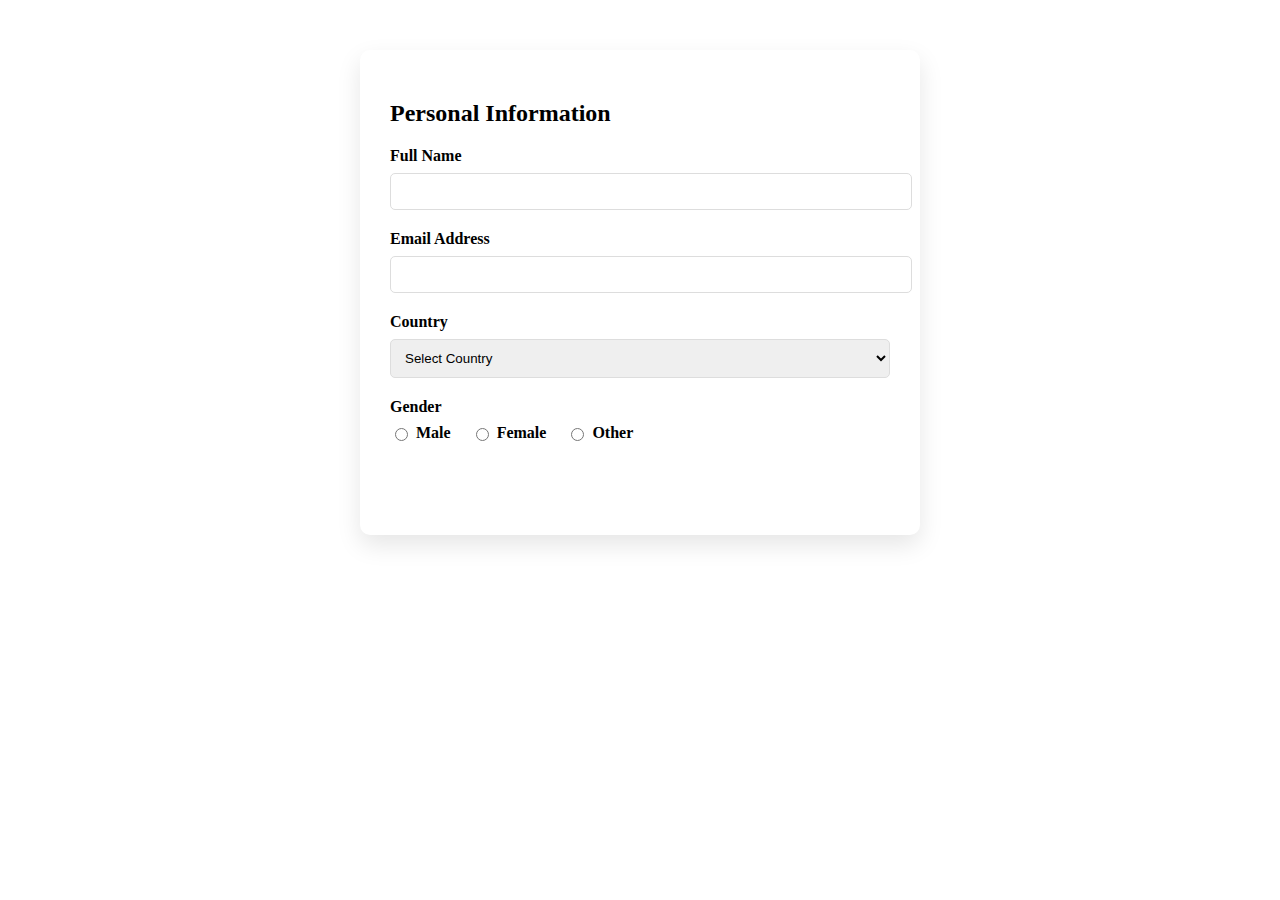
==== form.html @ b75e37fe "Added sidebar navigation menu, header with user's name and options for notifications and actions" ====
<!DOCTYPE html>
<html lang="en">
<head>
    <meta charset="UTF-8">
    <meta name="viewport" content="width=device-width, initial-scale=1.0">
    <title>User Information Form</title>
    <link href='https://unpkg.com/boxicons@2.1.4/css/boxicons.min.css' rel='stylesheet'>
    <link rel="stylesheet" href="./assets/styles/form.css">
</head>
<body>
    <div class="form-container">
        <form id="multi-step-form">
            <!-- Page 1 -->
            <div class="form-page active" id="page1">
                <h2>Personal Information</h2>
                <div class="form-group">
                    <label for="name">Full Name</label>
                    <input type="text" id="name" name="name" required>
                    <span class="error" id="name-error"></span>
                </div>
                <div class="form-group">
                    <label for="email">Email Address</label>
                    <input type="email" id="email" name="email" required>
                    <span class="error" id="email-error"></span>
                </div>
                <div class="form-group">
                    <label for="country">Country</label>
                    <select id="country" name="country" required>
                        <option value="">Select Country</option>
                        <option value="USA">United States</option>
                        <option value="Canada">Canada</option>
                        <option value="UK">United Kingdom</option>
                        <option value="Australia">Australia</option>
                        <option value="Other">Other</option>
                    </select>
                    <span class="error" id="country-error"></span>
                </div>
                <div class="form-group">
                    <label>Gender</label>
                    <div class="radio-group">
                        <label>
                            <input type="radio" name="gender" value="male" required>
                            Male
                        </label>
                        <label>
                            <input type="radio" name="gender" value="female">
                            Female
                        </label>
                        <label>
                            <input type="radio" name="gender" value="other">
                            Other
                        </label>
                    </div>
                    <span class="error" id="gender-error"></span>
                </div>
                <div class="form-actions">
                    <button type="button" class="btn-next" onclick="nextPage(1)">
                        Next <i class='bx bx-right-arrow-alt'></i>
                    </button>
                </div>
            </div>

            <!-- Page 2 -->
            <div class="form-page" id="page2">
                <h2>Medical Information</h2>
                <div class="form-group">
                    <label>Do you have any medical condition?</label>
                    <div class="radio-group">
                        <label>
                            <input type="radio" name="has-condition" value="yes" required>
                            Yes
                        </label>
                        <label>
                            <input type="radio" name="has-condition" value="no">
                            No
                        </label>
                    </div>
                </div>
                <div class="form-group condition-details" style="display: none;">
                    <label for="condition-details">Please describe your medical condition</label>
                    <textarea id="condition-details" name="condition-details" rows="4"></textarea>
                    <span class="error" id="condition-error"></span>
                </div>
                <div class="form-actions">
                    <button type="button" class="btn-prev" onclick="prevPage(2)">
                        <i class='bx bx-left-arrow-alt'></i> Previous
                    </button>
                    <button type="submit" class="btn-submit">
                        Submit <i class='bx bx-check'></i>
                    </button>
                </div>
            </div>
        </form>

        <!-- Submission Result Display -->
        <div id="submission-result" class="submission-result">
            <h3>Submitted Information</h3>
            <div id="result-content"></div>
        </div>
    </div>

    <script src="./assets/js/form-script.js"></script>
</body>
</html>
---- assets/styles/form.css ----
.form-container {
  max-width: 500px;
  margin: 50px auto;
  background: white;
  padding: 30px;
  border-radius: 10px;
  box-shadow: 0 10px 25px rgba(0,0,0,0.1);
}

#multi-step-form {
  position: relative;
}

.form-page {
  display: none;
  animation: fadeIn 0.5s ease;
}

.form-page.active {
  display: block;
}

.form-group {
  margin-bottom: 20px;
}

.form-group label {
  display: block;
  margin-bottom: 8px;
  font-weight: 600;
}

.form-group input, 
.form-group select, 
.form-group textarea {
  width: 100%;
  padding: 10px;
  border: 1px solid #ddd;
  border-radius: 5px;
  transition: border-color 0.3s;
}

.form-group input:focus, 
.form-group select:focus, 
.form-group textarea:focus {
  outline: none;
  border-color: var(--primary-color);
}

.radio-group {
  display: flex;
  gap: 20px;
}

.radio-group label {
  display: flex;
  align-items: center;
  gap: 5px;
}

.form-actions {
  display: flex;
  justify-content: space-between;
  margin-top: 20px;
}

.btn-next, .btn-prev, .btn-submit {
  padding: 10px 20px;
  background: linear-gradient(135deg, var(--primary-color), var(--secondary-color));
  color: white;
  border: none;
  border-radius: 5px;
  cursor: pointer;
  display: flex;
  align-items: center;
  gap: 5px;
  transition: transform 0.2s;
}

.btn-next:hover, .btn-prev:hover, .btn-submit:hover {
  transform: scale(1.05);
}

.error {
  color: red;
  font-size: 0.8rem;
  margin-top: 5px;
  display: block;
}

.submission-result {
  margin-top: 20px;
  padding: 20px;
  background-color: #f4f4f4;
  border-radius: 5px;
  display: none;
}

@keyframes fadeIn {
  from { opacity: 0; }
  to { opacity: 1; }
}

@media screen and (max-width: 600px) {
  .form-container {
      width: 95%;
      margin: 20px auto;
      padding: 15px;
  }

  .radio-group {
      flex-direction: column;
  }
}
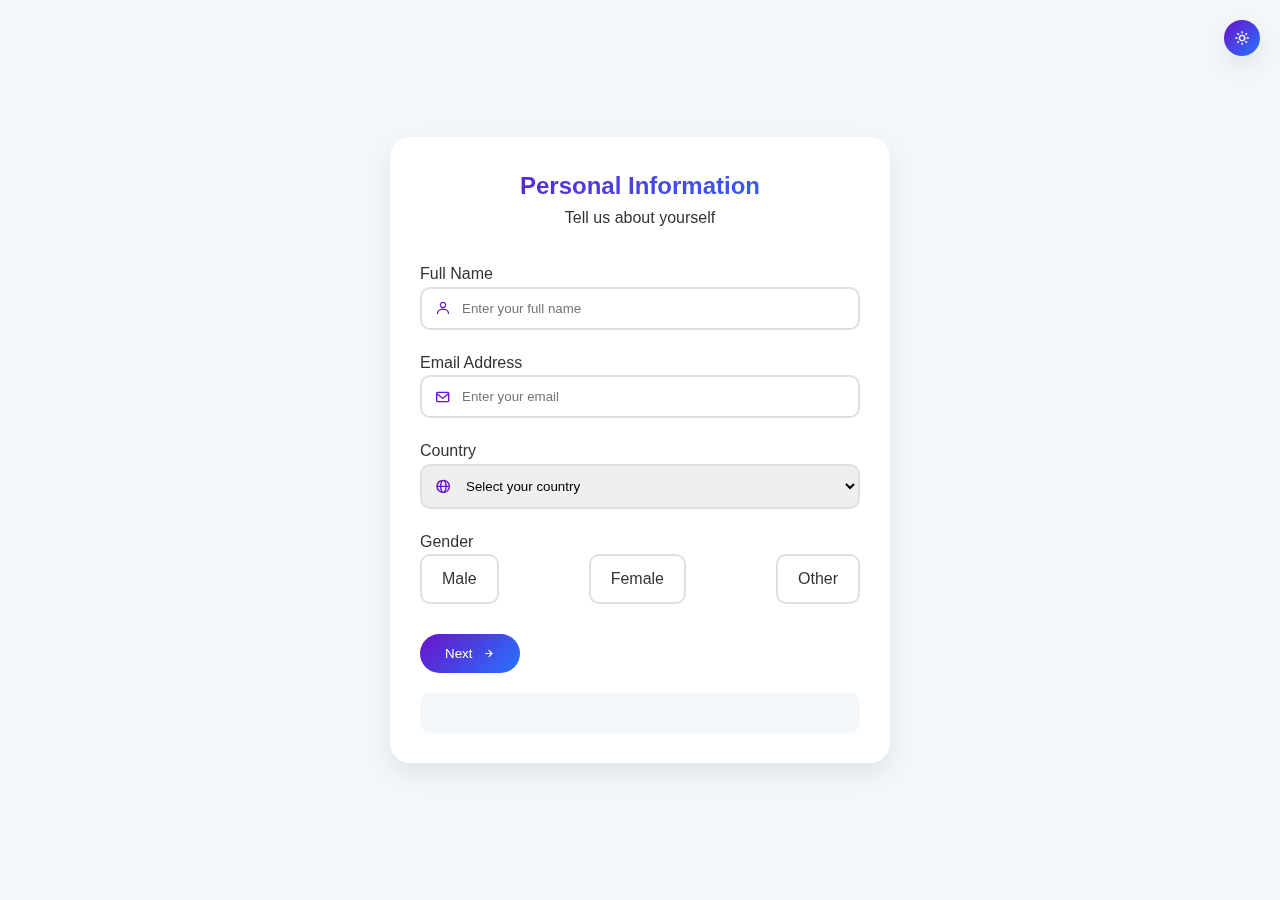
==== commit 19aed5f4: "Added the form" ====
--- a/form.html
+++ b/form.html
@@ -3,102 +3,132 @@
 <head>
     <meta charset="UTF-8">
     <meta name="viewport" content="width=device-width, initial-scale=1.0">
-    <title>User Information Form</title>
-    <link href='https://unpkg.com/boxicons@2.1.4/css/boxicons.min.css' rel='stylesheet'>
+    <title>Modern Multi-Page Form</title>
+    <link href="https://unpkg.com/boxicons@2.1.4/css/boxicons.min.css" rel="stylesheet">
     <link rel="stylesheet" href="./assets/styles/form.css">
 </head>
 <body>
-    <div class="form-container">
-        <form id="multi-step-form">
-            <!-- Page 1 -->
-            <div class="form-page active" id="page1">
-                <h2>Personal Information</h2>
-                <div class="form-group">
-                    <label for="name">Full Name</label>
-                    <input type="text" id="name" name="name" required>
-                    <span class="error" id="name-error"></span>
-                </div>
-                <div class="form-group">
-                    <label for="email">Email Address</label>
-                    <input type="email" id="email" name="email" required>
-                    <span class="error" id="email-error"></span>
-                </div>
-                <div class="form-group">
-                    <label for="country">Country</label>
-                    <select id="country" name="country" required>
-                        <option value="">Select Country</option>
-                        <option value="USA">United States</option>
-                        <option value="Canada">Canada</option>
-                        <option value="UK">United Kingdom</option>
-                        <option value="Australia">Australia</option>
-                        <option value="Other">Other</option>
-                    </select>
-                    <span class="error" id="country-error"></span>
-                </div>
-                <div class="form-group">
-                    <label>Gender</label>
-                    <div class="radio-group">
-                        <label>
-                            <input type="radio" name="gender" value="male" required>
-                            Male
-                        </label>
-                        <label>
-                            <input type="radio" name="gender" value="female">
-                            Female
-                        </label>
-                        <label>
-                            <input type="radio" name="gender" value="other">
-                            Other
-                        </label>
+    <div class="form-wrapper">
+        <div class="theme-toggle">
+            <i class="bx bx-moon"></i>
+            <i class="bx bx-sun"></i>
+        </div>
+        
+        <div class="form-container">
+            <form id="multiPageForm">
+                <!-- Page 1: Personal Information -->
+                <div id="page1" class="form-page active">
+                    <div class="page-header">
+                        <h2>Personal Information</h2>
+                        <p>Tell us about yourself</p>
                     </div>
-                    <span class="error" id="gender-error"></span>
-                </div>
-                <div class="form-actions">
-                    <button type="button" class="btn-next" onclick="nextPage(1)">
-                        Next <i class='bx bx-right-arrow-alt'></i>
-                    </button>
-                </div>
-            </div>
+                    
+                    <div class="form-group">
+                        <label for="name">Full Name</label>
+                        <div class="input-wrapper">
+                            <i class="bx bx-user"></i>
+                            <input type="text" id="name" class="form-control" placeholder="Enter your full name">
+                        </div>
+                        <div id="nameError" class="error-message"></div>
+                    </div>
 
-            <!-- Page 2 -->
-            <div class="form-page" id="page2">
-                <h2>Medical Information</h2>
-                <div class="form-group">
-                    <label>Do you have any medical condition?</label>
-                    <div class="radio-group">
-                        <label>
-                            <input type="radio" name="has-condition" value="yes" required>
-                            Yes
-                        </label>
-                        <label>
-                            <input type="radio" name="has-condition" value="no">
-                            No
-                        </label>
+                    <div class="form-group">
+                        <label for="email">Email Address</label>
+                        <div class="input-wrapper">
+                            <i class="bx bx-envelope"></i>
+                            <input type="email" id="email" class="form-control" placeholder="Enter your email">
+                        </div>
+                        <div id="emailError" class="error-message"></div>
+                    </div>
+
+                    <div class="form-group">
+                        <label for="country">Country</label>
+                        <div class="input-wrapper">
+                            <i class="bx bx-globe"></i>
+                            <select id="country" class="form-control">
+                                <option value="">Select your country</option>
+                                <option value="USA">United States</option>
+                                <option value="Canada">Canada</option>
+                                <option value="UK">United Kingdom</option>
+                                <option value="Australia">Australia</option>
+                                <option value="Other">Other</option>
+                            </select>
+                        </div>
+                        <div id="countryError" class="error-message"></div>
+                    </div>
+
+                    <div class="form-group">
+                        <label>Gender</label>
+                        <div class="radio-group">
+                            <label class="radio-label">
+                                <input type="radio" name="gender" value="Male">
+                                <span>Male</span>
+                            </label>
+                            <label class="radio-label">
+                                <input type="radio" name="gender" value="Female">
+                                <span>Female</span>
+                            </label>
+                            <label class="radio-label">
+                                <input type="radio" name="gender" value="Other">
+                                <span>Other</span>
+                            </label>
+                        </div>
+                        <div id="genderError" class="error-message"></div>
+                    </div>
+
+                    <div class="form-navigation">
+                        <button type="button" class="form-btn" data-next-page="1">
+                            Next <i class="bx bx-right-arrow-alt"></i>
+                        </button>
                     </div>
                 </div>
-                <div class="form-group condition-details" style="display: none;">
-                    <label for="condition-details">Please describe your medical condition</label>
-                    <textarea id="condition-details" name="condition-details" rows="4"></textarea>
-                    <span class="error" id="condition-error"></span>
+
+                <!-- Page 2: Medical Information -->
+                <div id="page2" class="form-page">
+                    <div class="page-header">
+                        <h2>Medical Information</h2>
+                        <p>Help us understand your health needs</p>
+                    </div>
+
+                    <div class="form-group">
+                        <label>Do you have a disability or medical condition?</label>
+                        <div class="radio-group">
+                            <label class="radio-label">
+                                <input type="radio" name="medicalCondition" value="Yes">
+                                <span>Yes</span>
+                            </label>
+                            <label class="radio-label">
+                                <input type="radio" name="medicalCondition" value="No">
+                                <span>No</span>
+                            </label>
+                        </div>
+                        <div id="medicalConditionError" class="error-message"></div>
+                    </div>
+
+                    <div class="form-group">
+                        <label for="medicalDetails">If yes, please provide details</label>
+                        <div class="input-wrapper">
+                            <i class="bx bx-health"></i>
+                            <textarea id="medicalDetails" class="form-control" rows="4" placeholder="Describe your medical condition or disability"></textarea>
+                        </div>
+                        <div id="medicalDetailsError" class="error-message"></div>
+                    </div>
+
+                    <div class="form-navigation">
+                        <button type="button" class="form-btn form-btn-secondary" data-prev-page="2">
+                            <i class="bx bx-left-arrow-alt"></i> Previous
+                        </button>
+                        <button type="button" class="form-btn" data-submit-form>
+                            Submit <i class="bx bx-check"></i>
+                        </button>
+                    </div>
                 </div>
-                <div class="form-actions">
-                    <button type="button" class="btn-prev" onclick="prevPage(2)">
-                        <i class='bx bx-left-arrow-alt'></i> Previous
-                    </button>
-                    <button type="submit" class="btn-submit">
-                        Submit <i class='bx bx-check'></i>
-                    </button>
-                </div>
-            </div>
-        </form>
+            </form>
 
-        <!-- Submission Result Display -->
-        <div id="submission-result" class="submission-result">
-            <h3>Submitted Information</h3>
-            <div id="result-content"></div>
+            <div id="submissionSummary" class="submission-summary"></div>
         </div>
     </div>
 
     <script src="./assets/js/form-script.js"></script>
 </body>
-</html>
+</html>--- a/assets/styles/form.css
+++ b/assets/styles/form.css
@@ -1,114 +1,242 @@
+:root {
+  /* Color Palette */
+  --primary-color: #6a11cb;
+  --secondary-color: #2575fc;
+  --accent-color: #ff6b6b;
+  --bg-light: #f4f7fa;
+  --bg-dark: #121212;
+  --text-light: #333;
+  --text-dark: #f0f0f0;
+  --card-bg-light: white;
+  --card-bg-dark: #1e1e1e;
+  --border-color: #e0e0e0;
+  --primary-gradient: linear-gradient(135deg, #6a11cb 0%, #2575fc 100%);
+  --secondary-gradient: linear-gradient(135deg, #ff6b6b 0%, #ff8c42 100%);
+  --card-shadow-light: 0 10px 25px rgba(0,0,0,0.08);
+  --card-shadow-dark: 0 15px 35px rgba(0,0,0,0.15);
+
+  /* Transitions */
+  --transition: all 0.3s cubic-bezier(0.68, -0.55, 0.265, 1.55);
+}
+
+* {
+  margin: 0;
+  padding: 0;
+  box-sizing: border-box;
+}
+
+body {
+  font-family: 'Arial', sans-serif;
+  background: var(--bg-light);
+  color: var(--text-light);
+  transition: var(--transition);
+  line-height: 1.6;
+}
+
+body.dark-mode {
+  background: var(--bg-dark);
+  color: var(--text-dark);
+}
+
+.form-wrapper {
+  display: flex;
+  justify-content: center;
+  align-items: center;
+  min-height: 100vh;
+  padding: 20px;
+  perspective: 1000px;
+}
+
+.theme-toggle {
+  position: absolute;
+  top: 20px;
+  right: 20px;
+  cursor: pointer;
+  background: var(--primary-gradient);
+  color: white;
+  padding: 10px;
+  border-radius: 50%;
+  box-shadow: var(--card-shadow-light);
+  transition: var(--transition);
+}
+
+.theme-toggle i {
+  display: none;
+}
+
+body.dark-mode .theme-toggle .bx-moon {
+  display: block;
+}
+
+.theme-toggle .bx-sun {
+  display: block;
+}
+
+body.dark-mode .theme-toggle .bx-sun {
+  display: none;
+}
+
 .form-container {
+  width: 100%;
   max-width: 500px;
-  margin: 50px auto;
-  background: white;
+  background: var(--card-bg-light);
+  border-radius: 20px;
   padding: 30px;
-  border-radius: 10px;
-  box-shadow: 0 10px 25px rgba(0,0,0,0.1);
-}
-
-#multi-step-form {
-  position: relative;
+  box-shadow: var(--card-shadow-light);
+  transition: var(--transition);
+  transform-style: preserve-3d;
+}
+
+body.dark-mode .form-container {
+  background: var(--card-bg-dark);
+  box-shadow: var(--card-shadow-dark);
 }
 
 .form-page {
   display: none;
-  animation: fadeIn 0.5s ease;
+  opacity: 0;
+  transform: rotateY(-30deg);
+  transition: var(--transition);
 }
 
 .form-page.active {
   display: block;
+  opacity: 1;
+  transform: rotateY(0);
+}
+
+.page-header {
+  text-align: center;
+  margin-bottom: 30px;
+}
+
+.page-header h2 {
+  background: var(--primary-gradient);
+  -webkit-background-clip: text;
+  -webkit-text-fill-color: transparent;
+  font-size: 24px;
 }
 
 .form-group {
   margin-bottom: 20px;
 }
 
-.form-group label {
-  display: block;
-  margin-bottom: 8px;
-  font-weight: 600;
-}
-
-.form-group input, 
-.form-group select, 
-.form-group textarea {
+.input-wrapper {
+  position: relative;
+}
+
+.input-wrapper i {
+  position: absolute;
+  left: 15px;
+  top: 50%;
+  transform: translateY(-50%);
+  color: var(--primary-color);
+}
+
+.form-control {
   width: 100%;
-  padding: 10px;
-  border: 1px solid #ddd;
-  border-radius: 5px;
-  transition: border-color 0.3s;
-}
-
-.form-group input:focus, 
-.form-group select:focus, 
-.form-group textarea:focus {
+  padding: 12px 12px 12px 40px;
+  border: 2px solid var(--border-color);
+  border-radius: 10px;
+  transition: var(--transition);
+}
+
+.form-control:focus {
+  border-color: var(--primary-color);
   outline: none;
-  border-color: var(--primary-color);
+  box-shadow: 0 0 10px rgba(106, 17, 203, 0.2);
 }
 
 .radio-group {
   display: flex;
-  gap: 20px;
-}
-
-.radio-group label {
+  justify-content: space-between;
+}
+
+.radio-label {
   display: flex;
   align-items: center;
-  gap: 5px;
-}
-
-.form-actions {
+  cursor: pointer;
+  transition: var(--transition);
+}
+
+.radio-label input {
+  display: none;
+}
+
+.radio-label span {
+  padding: 10px 20px;
+  border: 2px solid var(--border-color);
+  border-radius: 10px;
+  transition: var(--transition);
+}
+
+.radio-label input:checked + span {
+  background: var(--primary-gradient);
+  color: white;
+  border-color: transparent;
+}
+
+.form-navigation {
   display: flex;
   justify-content: space-between;
-  margin-top: 20px;
-}
-
-.btn-next, .btn-prev, .btn-submit {
-  padding: 10px 20px;
-  background: linear-gradient(135deg, var(--primary-color), var(--secondary-color));
+  margin-top: 30px;
+}
+
+.form-btn {
+  background: var(--primary-gradient);
   color: white;
   border: none;
-  border-radius: 5px;
+  padding: 12px 25px;
+  border-radius: 30px;
   cursor: pointer;
+  transition: var(--transition);
   display: flex;
   align-items: center;
-  gap: 5px;
-  transition: transform 0.2s;
-}
-
-.btn-next:hover, .btn-prev:hover, .btn-submit:hover {
-  transform: scale(1.05);
-}
-
-.error {
-  color: red;
+  gap: 10px;
+}
+
+.form-btn:hover {
+  transform: translateY(-5px);
+  box-shadow: 0 10px 20px rgba(106, 17, 203, 0.3);
+}
+
+.form-btn-secondary {
+  background: var(--secondary-gradient);
+}
+
+.error-message {
+  color: var(--accent-color);
   font-size: 0.8rem;
   margin-top: 5px;
-  display: block;
-}
-
-.submission-result {
+  animation: slideIn 0.3s ease;
+}
+
+.submission-summary {
+  background: var(--bg-light);
+  padding: 20px;
+  border-radius: 10px;
   margin-top: 20px;
-  padding: 20px;
-  background-color: #f4f4f4;
-  border-radius: 5px;
-  display: none;
-}
-
-@keyframes fadeIn {
-  from { opacity: 0; }
-  to { opacity: 1; }
-}
-
-@media screen and (max-width: 600px) {
+  transition: var(--transition);
+}
+
+body.dark-mode .submission-summary {
+  background: var(--bg-dark);
+  color: var(--text-dark);
+}
+
+@keyframes slideIn {
+  from { opacity: 0; transform: translateY(-10px); }
+  to { opacity: 1; transform: translateY(0); }
+}
+
+@media (max-width: 600px) {
   .form-container {
-      width: 95%;
-      margin: 20px auto;
-      padding: 15px;
+      padding: 20px;
+      margin: 0 10px;
   }
 
   .radio-group {
       flex-direction: column;
+      gap: 10px;
   }
 }